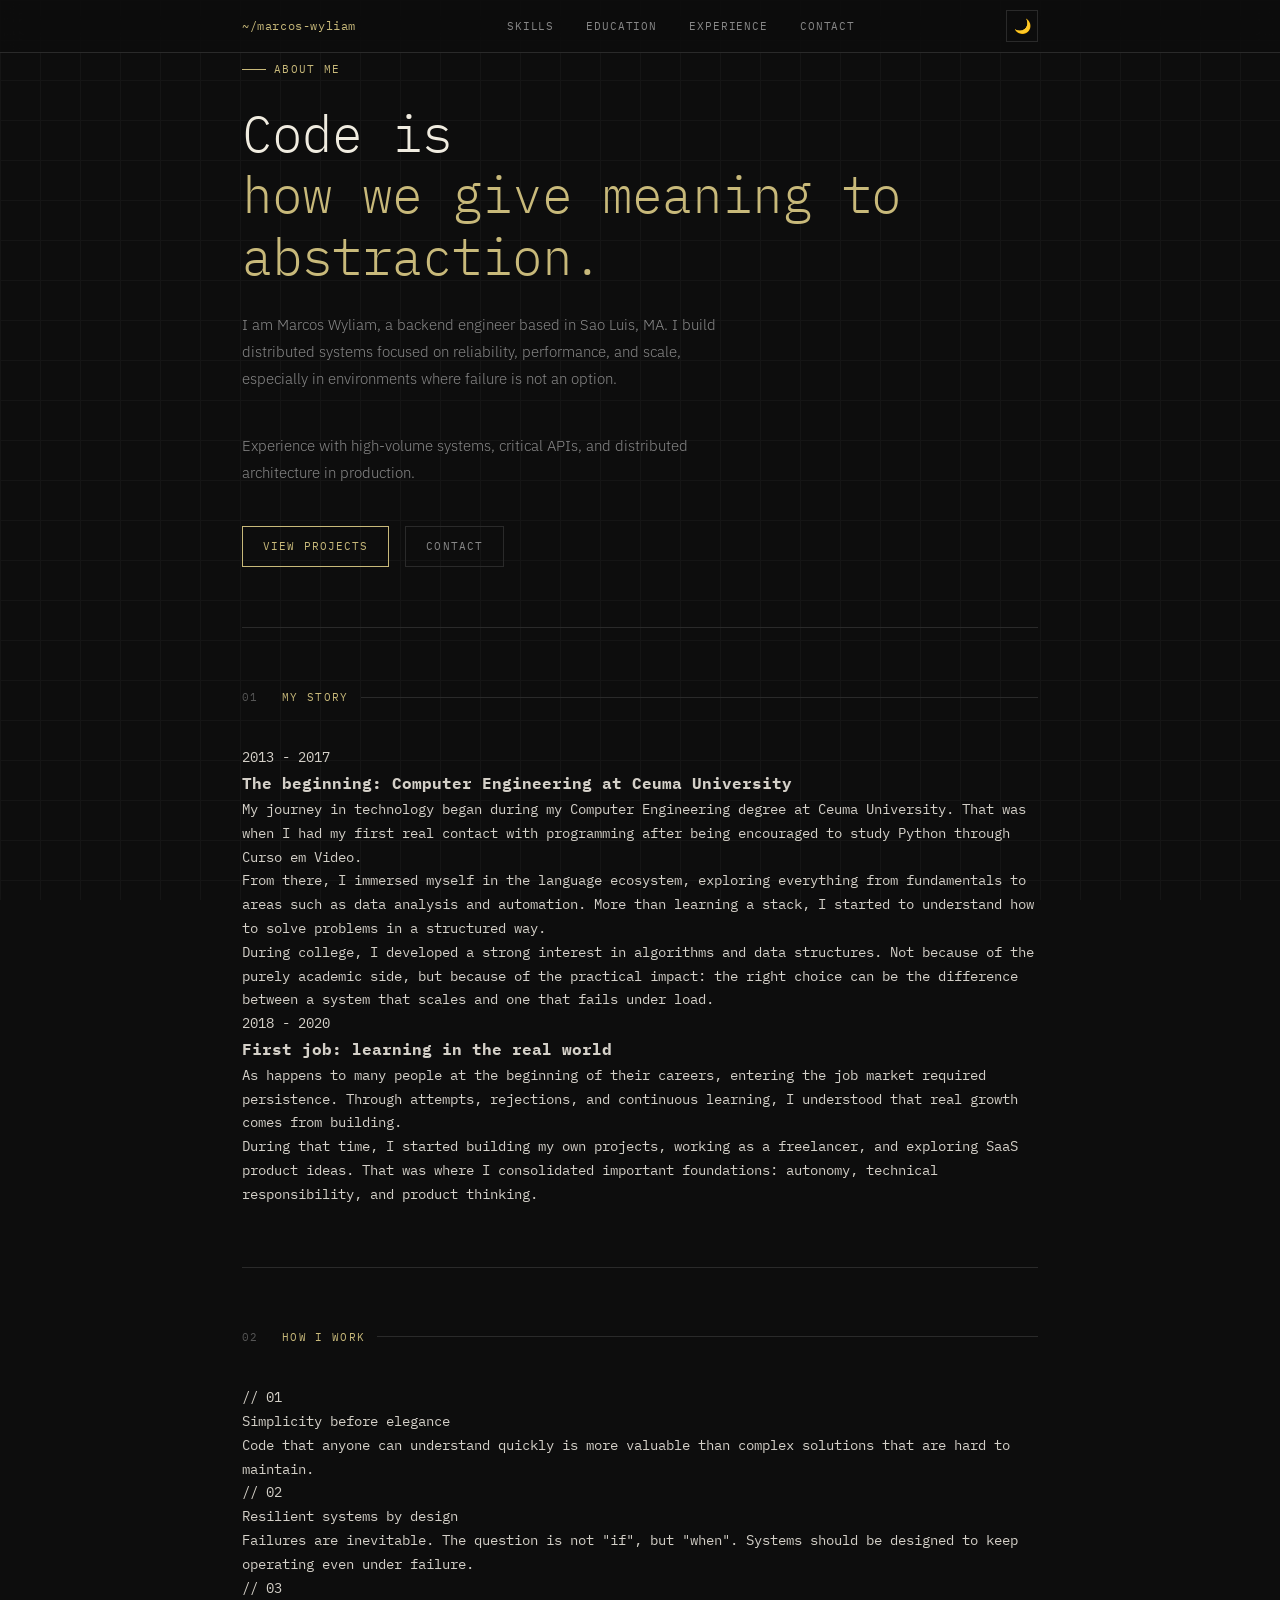
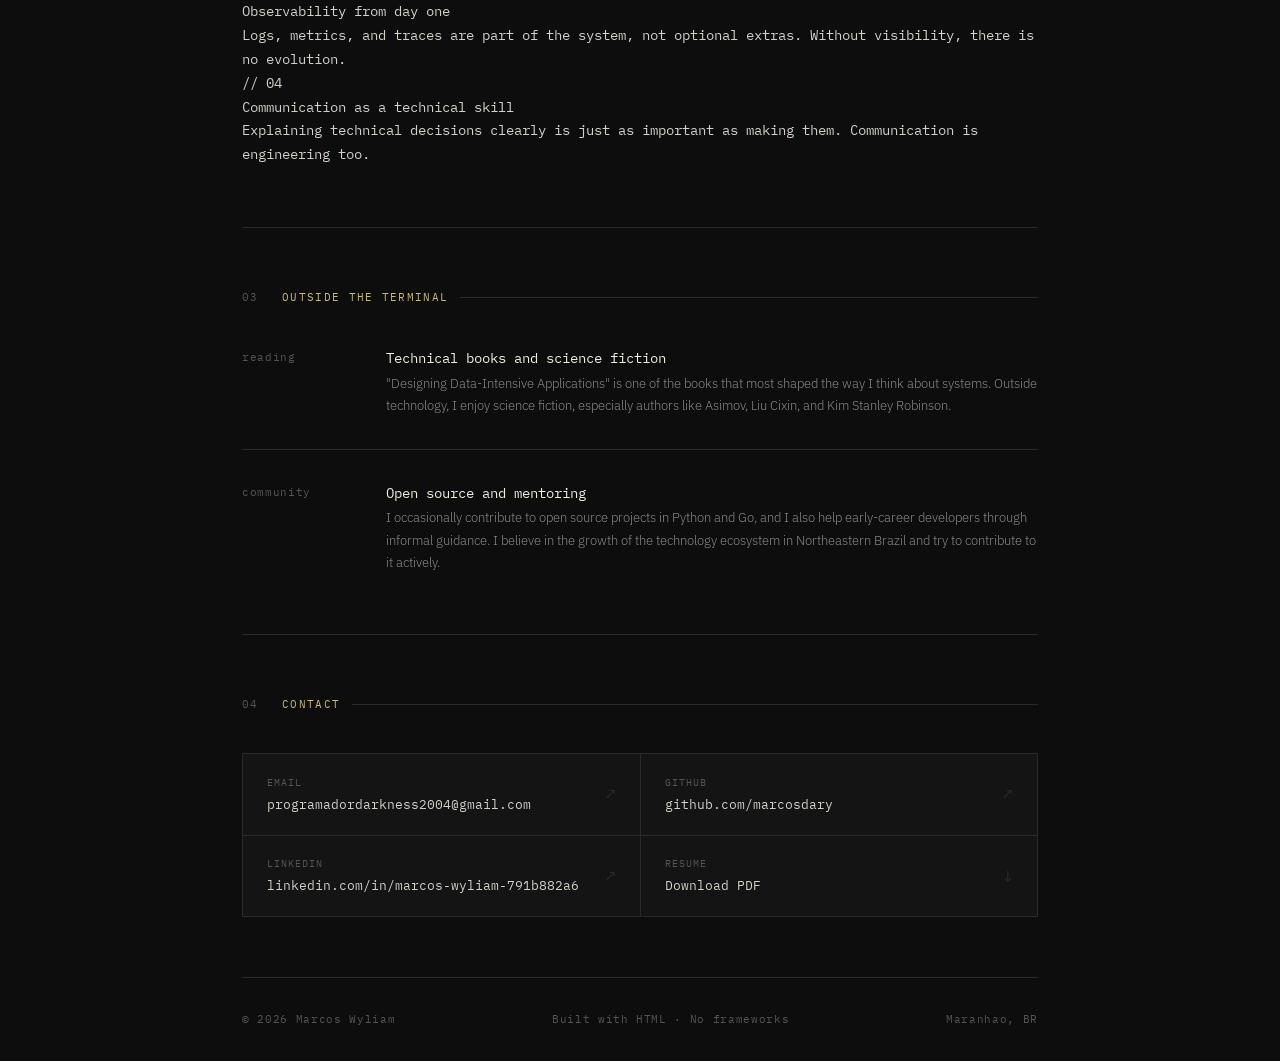
==== about.html @ e3974d7d "add about.html and link" ====
<!DOCTYPE html>
<html lang="en">
<head>
<meta charset="UTF-8">
<meta name="viewport" content="width=device-width, initial-scale=1.0">
<title>About - Marcos Wyliam</title>
<link rel="preconnect" href="https://fonts.googleapis.com">
<link rel="preconnect" href="https://fonts.gstatic.com" crossorigin>
<link href="https://fonts.googleapis.com/css2?family=IBM+Plex+Mono:ital,wght@0,300;0,400;0,500;1,300&family=IBM+Plex+Sans:wght@300;400;500&display=swap" rel="stylesheet">
<link rel="stylesheet" href="css/index.css">
</head>
<body>

<nav>
  <div class="inner">
    <a href="index.html" class="nav-logo">~/marcos-wyliam</a>
    <ul class="nav-links">
      <li><a href="index.html#stack">Skills</a></li>
      <li><a href="index.html#education">Education</a></li>
      <li><a href="index.html#experience">Experience</a></li>
      <li><a href="index.html#contact">Contact</a></li>
    </ul>
    <div class="nav-actions">
      <button id="theme-toggle" class="theme-toggle" aria-label="Toggle theme">
      🌙
      </button>
    </div>
  </div>
</nav>

<div class="container">

  <section class="sobre-hero">
    <div class="sobre-hero-content">
      <div class="hero-tag fade-in">About me</div>
      <h1 class="fade-in" style="font-family: var(--font-mono); font-size: clamp(2rem, 5vw, 3.2rem); font-weight: 300; color: var(--bright); line-height: 1.2; margin-bottom: 1.5rem; letter-spacing: -0.02em;">
        Code is<br>
        <span style="color: var(--accent);">how we give meaning to abstraction.</span>
      </h1>
      <p class="hero-desc fade-in">
        I am Marcos Wyliam, a backend engineer based in Sao Luis, MA.
        I build distributed systems focused on reliability, performance, and scale, especially in environments where failure is not an option.
      </p>

      <p class="hero-desc fade-in">
        Experience with high-volume systems, critical APIs, and distributed architecture in production.
      </p>
      <div class="hero-actions fade-in">
        <a href="index.html#projects" class="btn btn-primary">View projects</a>
        <a href="index.html#contact" class="btn btn-ghost">Contact</a>
      </div>
    </div>
    
  </section>

  <section id="history">
    <div class="section-header">
      <span class="section-num">01</span>
      <span class="section-title">My story</span>
      <div class="section-line"></div>
    </div>

    <div class="story-block">
      <div class="story-year">2013 - 2017</div>
      <div class="story-body">
        <h3>The beginning: Computer Engineering at Ceuma University</h3>
        <p>
          My journey in technology began during my Computer Engineering degree at Ceuma University. That was when I had my first real contact with programming after being encouraged to study Python through Curso em Video.
        </p>

        <p>
          From there, I immersed myself in the language ecosystem, exploring everything from fundamentals to areas such as data analysis and automation. More than learning a stack, I started to understand how to solve problems in a structured way.
        </p>

        <p>
          During college, I developed a strong interest in algorithms and data structures. Not because of the purely academic side, but because of the practical impact: the right choice can be the difference between a system that scales and one that fails under load.
        </p>
      </div>
    </div>

    <div class="story-block">
      <div class="story-year">2018 - 2020</div>
      <div class="story-body">
        <h3>First job: learning in the real world</h3>
        <p>
          As happens to many people at the beginning of their careers, entering the job market required persistence. Through attempts, rejections, and continuous learning, I understood that real growth comes from building.
        </p>

        <p>
          During that time, I started building my own projects, working as a freelancer, and exploring SaaS product ideas. That was where I consolidated important foundations: autonomy, technical responsibility, and product thinking.
        </p>
      </div>
    </div>

  </section>

  <section id="values">
    <div class="section-header">
      <span class="section-num">02</span>
      <span class="section-title">How I work</span>
      <div class="section-line"></div>
    </div>

    <div class="values-grid">
      <div class="value-cell">
        <div class="value-icon">// 01</div>
        <div class="value-title">Simplicity before elegance</div>
        <p class="value-desc">
          Code that anyone can understand quickly is more valuable than complex solutions that are hard to maintain.
        </p>
      </div>
      <div class="value-cell">
        <div class="value-icon">// 02</div>
        <div class="value-title">Resilient systems by design</div>
        <p class="value-desc">
          Failures are inevitable. The question is not "if", but "when". Systems should be designed to keep operating even under failure.
        </p>
      </div>
      <div class="value-cell">
        <div class="value-icon">// 03</div>
        <div class="value-title">Observability from day one</div>
        <p class="value-desc">
          Logs, metrics, and traces are part of the system, not optional extras. Without visibility, there is no evolution.
        </p>
      </div>
      <div class="value-cell">
        <div class="value-icon">// 04</div>
        <div class="value-title">Communication as a technical skill</div>
        <p class="value-desc">
          Explaining technical decisions clearly is just as important as making them. Communication is engineering too.
        </p>
      </div>
    </div>
  </section>

  <section id="outside-work">
    <div class="section-header">
      <span class="section-num">03</span>
      <span class="section-title">Outside the terminal</span>
      <div class="section-line"></div>
    </div>

    <div class="exp-list">
      <div class="exp-item">
        <div class="exp-date">reading</div>
        <div>
          <div class="exp-role">Technical books and science fiction</div>
          <p class="exp-desc">
            "Designing Data-Intensive Applications" is one of the books that most shaped the way I think about systems.
            Outside technology, I enjoy science fiction, especially authors like Asimov, Liu Cixin, and Kim Stanley Robinson.
          </p>
        </div>
      </div>
      <div class="exp-item">
        <div class="exp-date">community</div>
        <div>
          <div class="exp-role">Open source and mentoring</div>
          <p class="exp-desc">
            I occasionally contribute to open source projects in Python and Go, and I also help early-career developers through informal guidance.
            I believe in the growth of the technology ecosystem in Northeastern Brazil and try to contribute to it actively.
          </p>
        </div>
      </div>

    </div>
  </section>

  <section id="contact">
    <div class="section-header">
      <span class="section-num">04</span>
      <span class="section-title">Contact</span>
      <div class="section-line"></div>
    </div>

    <div class="contact-grid">
      <a class="contact-item" href="mailto:alex@example.com">
        <div>
          <div class="contact-label">Email</div>
          <div class="contact-value">programadordarkness2004@gmail.com</div>
        </div>
        <span class="contact-icon">↗</span>
      </a>
      <a class="contact-item" href="https://github.com/marcosdary" target="_blank">
        <div>
          <div class="contact-label">GitHub</div>
          <div class="contact-value">github.com/marcosdary</div>
        </div>
        <span class="contact-icon">↗</span>
      </a>
      <a class="contact-item" href="https://www.linkedin.com/in/marcos-wyliam-791b882a6/" target="_blank">
        <div>
          <div class="contact-label">LinkedIn</div>
          <div class="contact-value">linkedin.com/in/marcos-wyliam-791b882a6</div>
        </div>
        <span class="contact-icon">↗</span>
      </a>
      <a class="contact-item" href="https://www.dropbox.com/scl/fi/s6e918vzge4zmp6oiteqc/Curr-culo-T-cnico.pdf?rlkey=0v9rh2v0jtq3ffehsfqm27zob&st=6l5jynys&dl=1" target="_blank">
        <div>
          <div class="contact-label">Resume</div>
          <div class="contact-value">Download PDF</div>
        </div>
        <span class="contact-icon">↓</span>
      </a>
    </div>
  </section>

  <footer>
    <span>© 2026 Marcos Wyliam</span>
    <span>Built with HTML · No frameworks</span>
    <span>Maranhao, BR</span>
  </footer>

</div>

<script src="js/index.js"></script>

</body>
</html>
---- css/index.css ----
*, *::before, *::after { box-sizing: border-box; margin: 0; padding: 0; }

/* TEMA ESCURO — padrão */
:root {
    --bg: #0d0d0d;
    --bg2: #141414;
    --bg3: #1a1a1a;
    --line: #2a2a2a;
    --muted: #555;
    --sub: #888;
    --text: #d4d0c8;
    --bright: #f0ece0;
    --accent: #c8b97a;
    --accent2: #7ab8c8;
    --green: #7ac87a;
    --red: #c87a7a;
    --font-mono: 'IBM Plex Mono', monospace;
    --font-sans: 'IBM Plex Sans', sans-serif;
    --nav-bg: rgba(13,13,13,0.85);
}

/* TEMA CLARO */
[data-theme="light"] {
    --bg: #f5f3ee;
    --bg2: #eeece6;
    --bg3: #e6e3da;
    --line: #d0cdc4;
    --muted: #a09d94;
    --sub: #6b6860;
    --text: #2e2c28;
    --bright: #1a1816;
    --accent: #8a6a1a;
    --accent2: #1a6a8a;
    --green: #2a7a2a;
    --red: #8a2a2a;
    --nav-bg: rgba(245,243,238,0.88);
}

html { scroll-behavior: smooth; }

body {
    background: var(--bg);
    color: var(--text);
    font-family: var(--font-mono);
    font-size: 14px;
    line-height: 1.7;
    min-height: 100vh;
    transition: background 0.3s ease, color 0.3s ease;
}

a { color: inherit; text-decoration: none; }

/* GRID LINES */
body::before {
    content: '';
    position: fixed;
    inset: 0;
    background-image:
      linear-gradient(var(--line) 1px, transparent 1px),
      linear-gradient(90deg, var(--line) 1px, transparent 1px);
    background-size: 40px 40px;
    opacity: 0.3;
    pointer-events: none;
    z-index: 0;
    transition: opacity 0.3s ease;
}

[data-theme="light"] body::before {
    opacity: 0.4;
}

.container {
    max-width: 860px;
    margin: 0 auto;
    padding: 0 2rem;
    position: relative;
    z-index: 1;
}

/* NAV */
nav {
    position: fixed;
    top: 0; left: 0; right: 0;
    z-index: 100;
    background: var(--nav-bg);
    backdrop-filter: blur(12px);
    border-bottom: 1px solid var(--line);
    transition: background 0.3s ease, border-color 0.3s ease;
}

nav .inner {
    max-width: 860px;
    margin: 0 auto;
    padding: 0 2rem;
    display: flex;
    align-items: center;
    justify-content: space-between;
    height: 52px;
}

.nav-logo {
    font-size: 12px;
    color: var(--accent);
    letter-spacing: 0.05em;
}

.nav-links {
    display: flex;
    gap: 2rem;
    list-style: none;
}

.nav-links a {
    font-size: 11px;
    color: var(--sub);
    letter-spacing: 0.08em;
    text-transform: uppercase;
    transition: color 0.2s;
}

.nav-links a:hover { color: var(--bright); }

.nav-actions {
    display: flex;
    align-items: center;
    gap: 0.75rem;
}

.lang-switch {
    display: flex;
    align-items: center;
    border: 1px solid var(--line);
}

.lang-link {
    font-size: 10px;
    color: var(--sub);
    letter-spacing: 0.08em;
    text-transform: uppercase;
    padding: 7px 10px;
    transition: background 0.2s, color 0.2s;
}

.lang-link + .lang-link {
    border-left: 1px solid var(--line);
}

.lang-link:hover,
.lang-link.is-active {
    background: var(--bg2);
    color: var(--bright);
}

/* THEME TOGGLE */
#theme-toggle {
    background: transparent;
    border: 1px solid var(--line);
    color: var(--sub);
    font-size: 14px;
    width: 32px;
    height: 32px;
    cursor: pointer;
    display: flex;
    align-items: center;
    justify-content: center;
    transition: border-color 0.2s, background 0.2s;
    line-height: 1;
}

#theme-toggle:hover {
    border-color: var(--accent);
    background: var(--bg2);
}

/* HERO */
.hero {
    padding: 140px 0 80px;
    border-bottom: 1px solid var(--line);
}

.hero-tag {
    font-size: 11px;
    color: var(--accent);
    letter-spacing: 0.12em;
    text-transform: uppercase;
    margin-bottom: 1.5rem;
    display: flex;
    align-items: center;
    gap: 8px;
}

.hero-tag::before {
    content: '';
    display: inline-block;
    width: 24px;
    height: 1px;
    background: var(--accent);
}

.hero h1 {
    font-family: var(--font-mono);
    font-size: clamp(2rem, 5vw, 3.2rem);
    font-weight: 300;
    color: var(--bright);
    line-height: 1.2;
    margin-bottom: 1.5rem;
    letter-spacing: -0.02em;
}

.hero h1 span {
    color: var(--accent);
}

.hero-desc {
    font-family: var(--font-sans);
    font-size: 15px;
    font-weight: 300;
    color: var(--sub);
    max-width: 480px;
    line-height: 1.8;
    margin-bottom: 2.5rem;
}

.hero-actions {
    display: flex;
    gap: 1rem;
    flex-wrap: wrap;
}

.btn {
    font-family: var(--font-mono);
    font-size: 11px;
    letter-spacing: 0.1em;
    text-transform: uppercase;
    padding: 10px 20px;
    border: 1px solid;
    cursor: pointer;
    transition: all 0.2s;
    display: inline-block;
}

.btn-primary {
    border-color: var(--accent);
    color: var(--accent);
    background: transparent;
}

.btn-primary:hover {
    background: var(--accent);
    color: var(--bg);
}

.btn-ghost {
    border-color: var(--line);
    color: var(--sub);
    background: transparent;
}

.btn-ghost:hover {
    border-color: var(--sub);
    color: var(--text);
}

/* STATUS */
.status-bar {
    display: flex;
    gap: 2rem;
    flex-wrap: wrap;
    padding: 1.2rem 0;
    border-bottom: 1px solid var(--line);
    font-size: 11px;
    color: var(--muted);
    letter-spacing: 0.06em;
}

.status-item {
    display: flex;
    align-items: center;
    gap: 6px;
}

.dot {
    width: 6px;
    height: 6px;
    border-radius: 50%;
    background: var(--green);
    animation: pulse 2s ease-in-out infinite;
}

@keyframes pulse {
    0%, 100% { opacity: 1; }
    50% { opacity: 0.4; }
}

/* SECTION */
section {
    padding: 60px 0;
    border-bottom: 1px solid var(--line);
}

.section-header {
    display: flex;
    align-items: center;
    gap: 12px;
    margin-bottom: 2.5rem;
}

.section-num {
    font-size: 11px;
    color: var(--muted);
    letter-spacing: 0.1em;
    min-width: 28px;
}

.section-title {
    font-size: 11px;
    color: var(--accent);
    letter-spacing: 0.12em;
    text-transform: uppercase;
}

.section-line {
    flex: 1;
    height: 1px;
    background: var(--line);
}

/* SKILLS */
.skills-grid {
    display: grid;
    grid-template-columns: repeat(auto-fill, minmax(200px, 1fr));
    gap: 1px;
    background: var(--line);
    border: 1px solid var(--line);
}

.skill-cell {
    background: var(--bg2);
    padding: 1.2rem;
    transition: background 0.2s;
}

.skill-cell:hover { background: var(--bg3); }

.skill-cat {
    font-size: 10px;
    color: var(--muted);
    letter-spacing: 0.1em;
    text-transform: uppercase;
    margin-bottom: 0.8rem;
}

.skill-list {
    list-style: none;
    display: flex;
    flex-direction: column;
    gap: 4px;
}

.skill-list li {
    font-size: 13px;
    color: var(--text);
    display: flex;
    align-items: center;
    gap: 6px;
}

.skill-list li::before {
    content: '›';
    color: var(--accent2);
    font-size: 14px;
}

/* PROJECTS */
.projects-list {
    display: flex;
    flex-direction: column;
    gap: 0;
}

.project-item {
    border: 1px solid var(--line);
    margin-top: -1px;
    display: grid;
    grid-template-columns: 1fr auto;
    gap: 1.5rem;
    padding: 1.5rem;
    transition: background 0.2s;
    cursor: pointer;
    align-items: start;
}

.project-item:hover { background: var(--bg2); }

.project-meta {
    display: flex;
    align-items: center;
    gap: 8px;
    margin-bottom: 0.5rem;
}

.project-num {
    font-size: 10px;
    color: var(--muted);
    letter-spacing: 0.08em;
}

.project-lang {
    font-size: 10px;
    color: var(--accent2);
    border: 1px solid var(--accent2);
    padding: 1px 6px;
    letter-spacing: 0.06em;
}

.project-title {
    font-size: 15px;
    font-weight: 400;
    color: var(--bright);
    margin-bottom: 0.4rem;
}

.project-desc {
    font-family: var(--font-sans);
    font-size: 13px;
    font-weight: 300;
    color: var(--sub);
    line-height: 1.7;
    margin-bottom: 0.8rem;
}

.project-tags {
    display: flex;
    gap: 6px;
    flex-wrap: wrap;
}

.tag {
    font-size: 10px;
    color: var(--muted);
    background: var(--bg3);
    padding: 2px 8px;
    letter-spacing: 0.06em;
}

.project-arrow {
    font-size: 18px;
    color: var(--line);
    transition: color 0.2s;
    margin-top: 4px;
}

.project-item:hover .project-arrow { color: var(--accent); }

/* EXPERIENCE */
.exp-list {
    display: flex;
    flex-direction: column;
    gap: 2rem;
}

.exp-item {
    display: grid;
    grid-template-columns: 120px 1fr;
    gap: 1.5rem;
    padding-bottom: 2rem;
    border-bottom: 1px solid var(--line);
}

.exp-item:last-child { border-bottom: none; padding-bottom: 0; }

.exp-date {
    font-size: 11px;
    color: var(--muted);
    letter-spacing: 0.06em;
    padding-top: 2px;
    line-height: 1.6;
}

.exp-role {
    font-size: 14px;
    color: var(--bright);
    margin-bottom: 2px;
}

.exp-company {
    font-size: 12px;
    color: var(--accent);
    margin-bottom: 0.6rem;
    letter-spacing: 0.04em;
}

.exp-desc {
    font-family: var(--font-sans);
    font-size: 13px;
    font-weight: 300;
    color: var(--sub);
    line-height: 1.7;
}

/* CONTACT */
.contact-grid {
    display: grid;
    grid-template-columns: 1fr 1fr;
    gap: 1px;
    background: var(--line);
    border: 1px solid var(--line);
}

.contact-item {
    background: var(--bg2);
    padding: 1.2rem 1.5rem;
    display: flex;
    align-items: center;
    justify-content: space-between;
    transition: background 0.2s;
    cursor: pointer;
}

.contact-item:hover { background: var(--bg3); }

.contact-label {
    font-size: 10px;
    color: var(--muted);
    letter-spacing: 0.1em;
    text-transform: uppercase;
    margin-bottom: 3px;
}

.contact-value {
    font-size: 13px;
    color: var(--text);
}

.contact-icon {
    font-size: 16px;
    color: var(--line);
    transition: color 0.2s;
}

.contact-item:hover .contact-icon { color: var(--accent); }

/* FOOTER */
footer {
    padding: 2rem 0;
    display: flex;
    justify-content: space-between;
    align-items: center;
    font-size: 11px;
    color: var(--muted);
    letter-spacing: 0.06em;
    flex-wrap: wrap;
    gap: 0.5rem;
}

/* FADE IN */
.fade-in {
    opacity: 0;
    transform: translateY(16px);
    animation: fadeUp 0.5s ease forwards;
}

@keyframes fadeUp {
    to { opacity: 1; transform: translateY(0); }
}

.fade-in:nth-child(1) { animation-delay: 0.1s; }
.fade-in:nth-child(2) { animation-delay: 0.2s; }
.fade-in:nth-child(3) { animation-delay: 0.3s; }
.fade-in:nth-child(4) { animation-delay: 0.4s; }

@media (max-width: 860px) {
    nav .inner {
        height: auto;
        padding-top: 0.75rem;
        padding-bottom: 0.75rem;
        gap: 0.75rem;
        flex-wrap: wrap;
    }

    .nav-links {
        order: 3;
        width: 100%;
        gap: 1rem;
        flex-wrap: wrap;
    }
}

@media (max-width: 600px) {
    .exp-item { grid-template-columns: 1fr; gap: 0.4rem; }
    .contact-grid { grid-template-columns: 1fr; }
    .hero h1 { font-size: 1.8rem; }
}
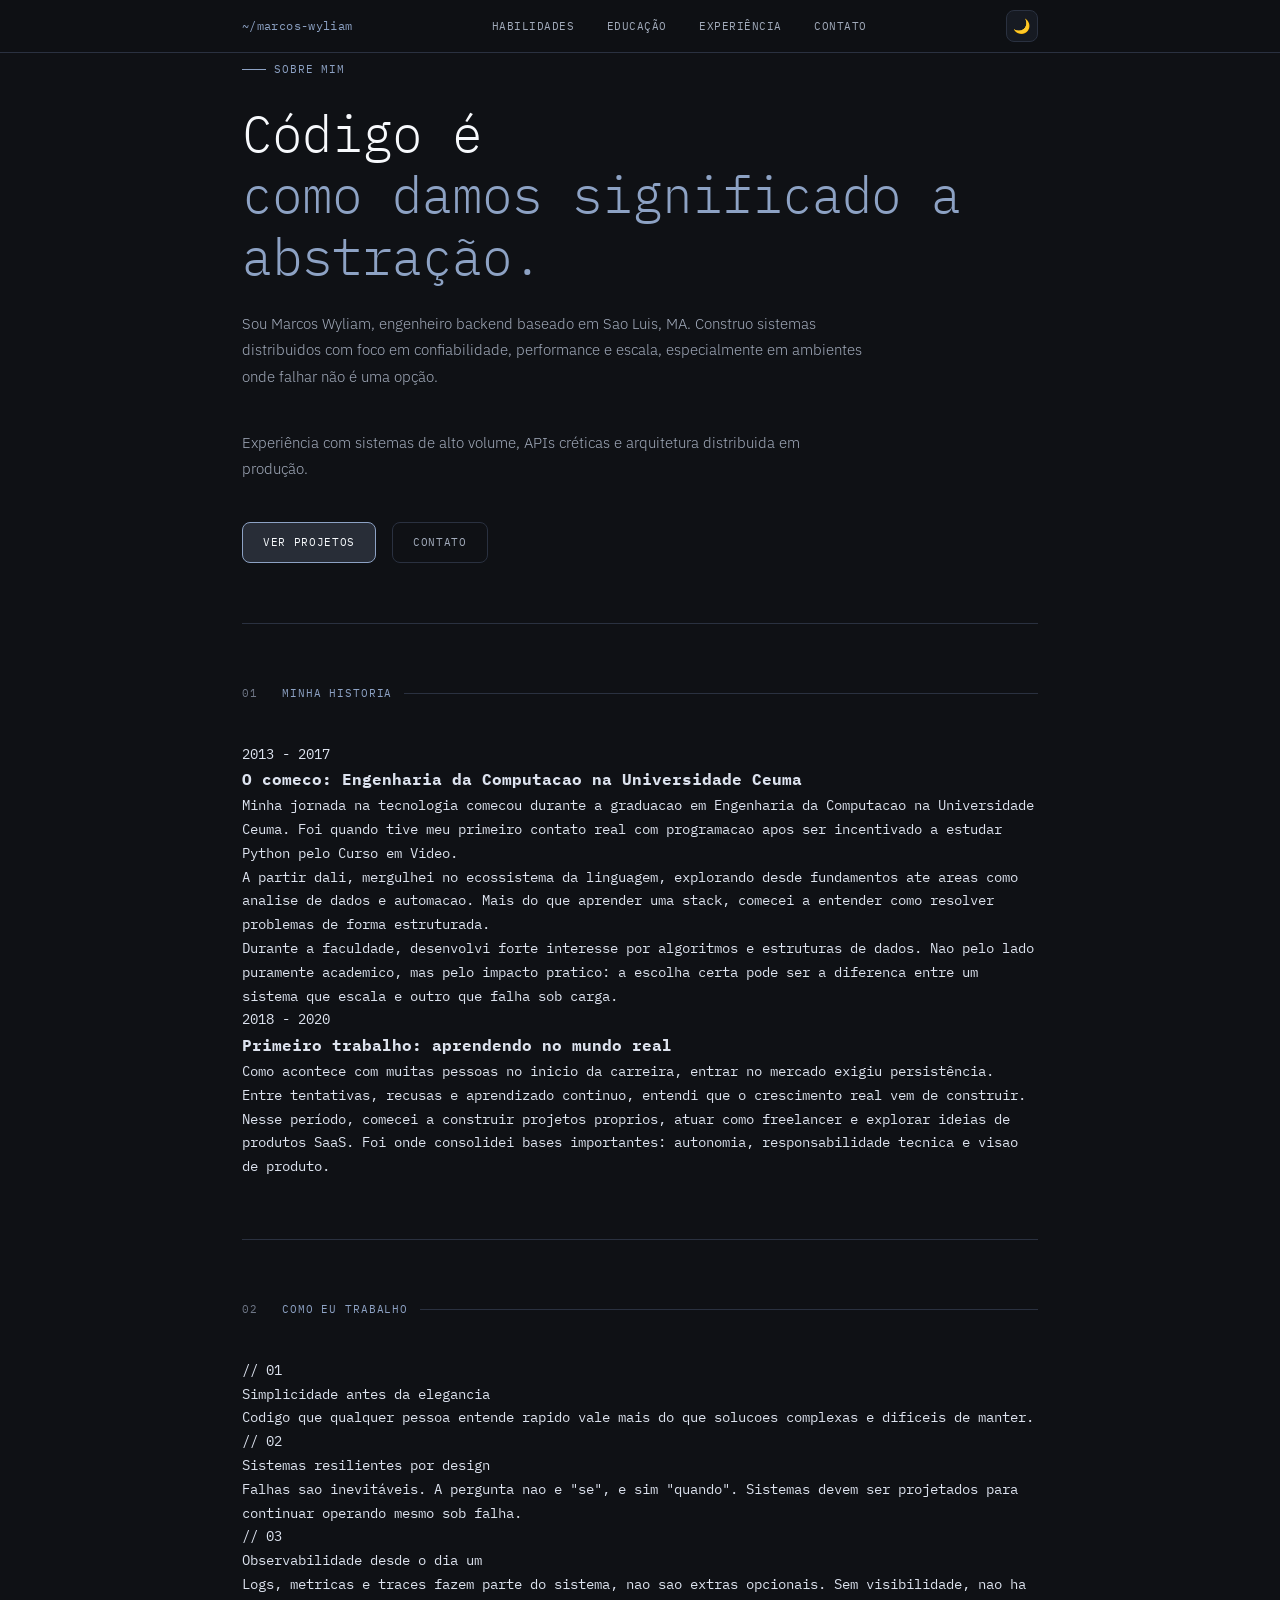
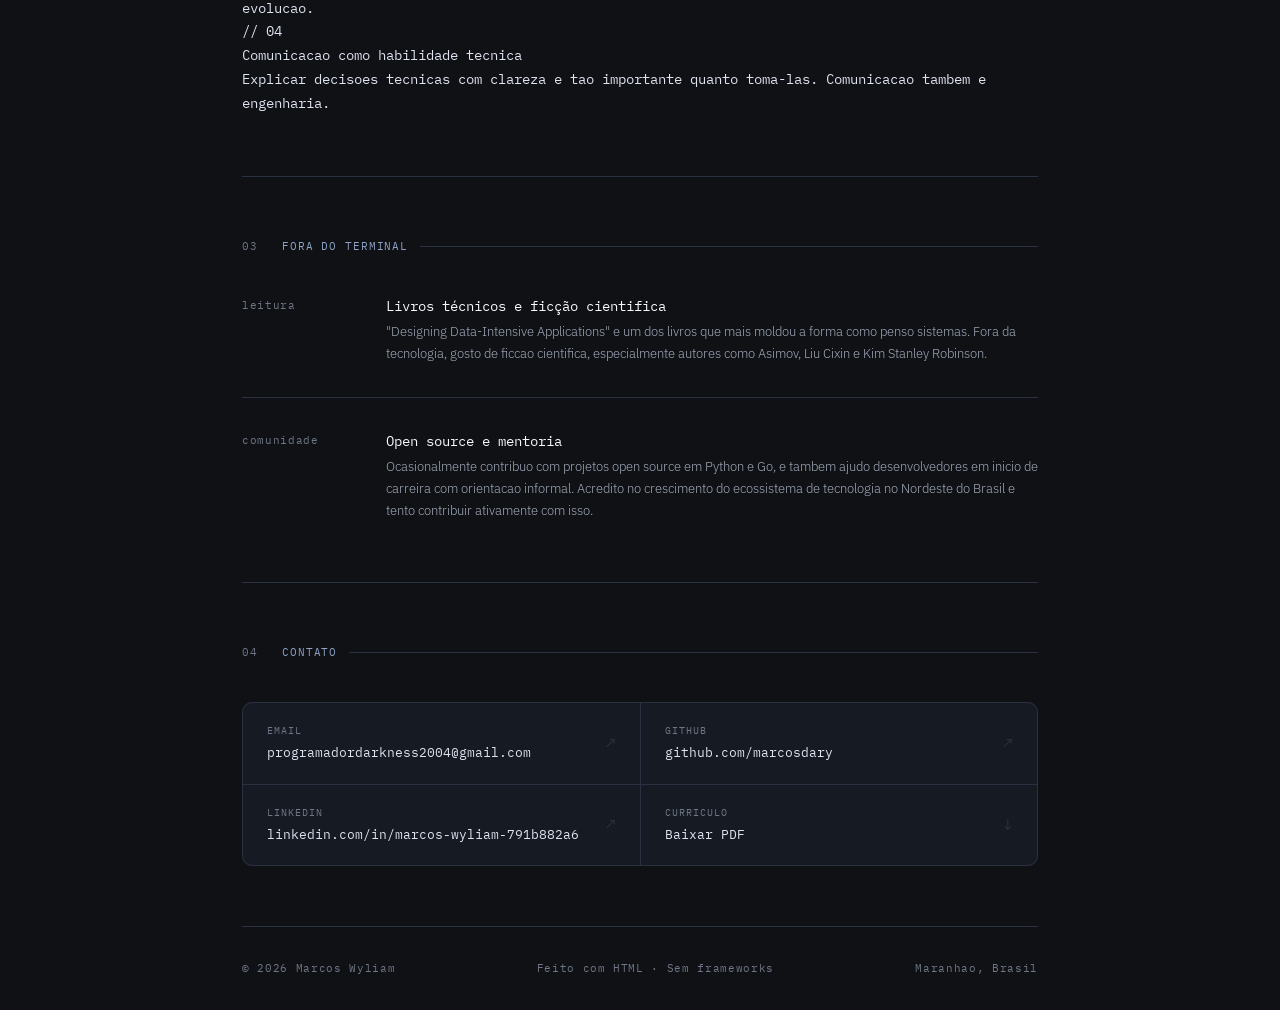
==== commit 76c37cfb: "Alterações no designer e textos" ====
--- a/about.html
+++ b/about.html
@@ -1,9 +1,9 @@
 <!DOCTYPE html>
-<html lang="en">
+<html lang="pt-BR">
 <head>
 <meta charset="UTF-8">
 <meta name="viewport" content="width=device-width, initial-scale=1.0">
-<title>About - Marcos Wyliam</title>
+<title>Sobre - Marcos Wyliam</title>
 <link rel="preconnect" href="https://fonts.googleapis.com">
 <link rel="preconnect" href="https://fonts.gstatic.com" crossorigin>
 <link href="https://fonts.googleapis.com/css2?family=IBM+Plex+Mono:ital,wght@0,300;0,400;0,500;1,300&family=IBM+Plex+Sans:wght@300;400;500&display=swap" rel="stylesheet">
@@ -15,13 +15,13 @@
   <div class="inner">
     <a href="index.html" class="nav-logo">~/marcos-wyliam</a>
     <ul class="nav-links">
-      <li><a href="index.html#stack">Skills</a></li>
-      <li><a href="index.html#education">Education</a></li>
-      <li><a href="index.html#experience">Experience</a></li>
-      <li><a href="index.html#contact">Contact</a></li>
+      <li><a href="index.html#stack">Habilidades</a></li>
+      <li><a href="index.html#education">Educação</a></li>
+      <li><a href="index.html#experience">Experiência</a></li>
+      <li><a href="index.html#contact">Contato</a></li>
     </ul>
     <div class="nav-actions">
-      <button id="theme-toggle" class="theme-toggle" aria-label="Toggle theme">
+      <button id="theme-toggle" class="theme-toggle" aria-label="Alternar tema">
       🌙
       </button>
     </div>
@@ -32,22 +32,22 @@
 
   <section class="sobre-hero">
     <div class="sobre-hero-content">
-      <div class="hero-tag fade-in">About me</div>
+      <div class="hero-tag fade-in">Sobre mim</div>
       <h1 class="fade-in" style="font-family: var(--font-mono); font-size: clamp(2rem, 5vw, 3.2rem); font-weight: 300; color: var(--bright); line-height: 1.2; margin-bottom: 1.5rem; letter-spacing: -0.02em;">
-        Code is<br>
-        <span style="color: var(--accent);">how we give meaning to abstraction.</span>
+        Código é<br>
+        <span style="color: var(--accent);">como damos significado a abstração.</span>
       </h1>
       <p class="hero-desc fade-in">
-        I am Marcos Wyliam, a backend engineer based in Sao Luis, MA.
-        I build distributed systems focused on reliability, performance, and scale, especially in environments where failure is not an option.
+        Sou Marcos Wyliam, engenheiro backend baseado em Sao Luis, MA.
+        Construo sistemas distribuidos com foco em confiabilidade, performance e escala, especialmente em ambientes onde falhar não é uma opção.
       </p>
 
       <p class="hero-desc fade-in">
-        Experience with high-volume systems, critical APIs, and distributed architecture in production.
+        Experiência com sistemas de alto volume, APIs créticas e arquitetura distribuida em produção.
       </p>
       <div class="hero-actions fade-in">
-        <a href="index.html#projects" class="btn btn-primary">View projects</a>
-        <a href="index.html#contact" class="btn btn-ghost">Contact</a>
+        <a href="index.html#projects" class="btn btn-primary">Ver projetos</a>
+        <a href="index.html#contact" class="btn btn-ghost">Contato</a>
       </div>
     </div>
     
@@ -56,24 +56,24 @@
   <section id="history">
     <div class="section-header">
       <span class="section-num">01</span>
-      <span class="section-title">My story</span>
+      <span class="section-title">Minha historia</span>
       <div class="section-line"></div>
     </div>
 
     <div class="story-block">
       <div class="story-year">2013 - 2017</div>
       <div class="story-body">
-        <h3>The beginning: Computer Engineering at Ceuma University</h3>
-        <p>
-          My journey in technology began during my Computer Engineering degree at Ceuma University. That was when I had my first real contact with programming after being encouraged to study Python through Curso em Video.
-        </p>
-
-        <p>
-          From there, I immersed myself in the language ecosystem, exploring everything from fundamentals to areas such as data analysis and automation. More than learning a stack, I started to understand how to solve problems in a structured way.
-        </p>
-
-        <p>
-          During college, I developed a strong interest in algorithms and data structures. Not because of the purely academic side, but because of the practical impact: the right choice can be the difference between a system that scales and one that fails under load.
+        <h3>O comeco: Engenharia da Computacao na Universidade Ceuma</h3>
+        <p>
+          Minha jornada na tecnologia comecou durante a graduacao em Engenharia da Computacao na Universidade Ceuma. Foi quando tive meu primeiro contato real com programacao apos ser incentivado a estudar Python pelo Curso em Video.
+        </p>
+
+        <p>
+          A partir dali, mergulhei no ecossistema da linguagem, explorando desde fundamentos ate areas como analise de dados e automacao. Mais do que aprender uma stack, comecei a entender como resolver problemas de forma estruturada.
+        </p>
+
+        <p>
+          Durante a faculdade, desenvolvi forte interesse por algoritmos e estruturas de dados. Nao pelo lado puramente academico, mas pelo impacto pratico: a escolha certa pode ser a diferenca entre um sistema que escala e outro que falha sob carga.
         </p>
       </div>
     </div>
@@ -81,13 +81,13 @@
     <div class="story-block">
       <div class="story-year">2018 - 2020</div>
       <div class="story-body">
-        <h3>First job: learning in the real world</h3>
-        <p>
-          As happens to many people at the beginning of their careers, entering the job market required persistence. Through attempts, rejections, and continuous learning, I understood that real growth comes from building.
-        </p>
-
-        <p>
-          During that time, I started building my own projects, working as a freelancer, and exploring SaaS product ideas. That was where I consolidated important foundations: autonomy, technical responsibility, and product thinking.
+        <h3>Primeiro trabalho: aprendendo no mundo real</h3>
+        <p>
+          Como acontece com muitas pessoas no inicio da carreira, entrar no mercado exigiu persistência. Entre tentativas, recusas e aprendizado continuo, entendi que o crescimento real vem de construir.
+        </p>
+
+        <p>
+          Nesse período, comecei a construir projetos proprios, atuar como freelancer e explorar ideias de produtos SaaS. Foi onde consolidei bases importantes: autonomia, responsabilidade tecnica e visao de produto.
         </p>
       </div>
     </div>
@@ -97,37 +97,37 @@
   <section id="values">
     <div class="section-header">
       <span class="section-num">02</span>
-      <span class="section-title">How I work</span>
+      <span class="section-title">Como eu trabalho</span>
       <div class="section-line"></div>
     </div>
 
     <div class="values-grid">
       <div class="value-cell">
         <div class="value-icon">// 01</div>
-        <div class="value-title">Simplicity before elegance</div>
-        <p class="value-desc">
-          Code that anyone can understand quickly is more valuable than complex solutions that are hard to maintain.
+        <div class="value-title">Simplicidade antes da elegancia</div>
+        <p class="value-desc">
+          Codigo que qualquer pessoa entende rapido vale mais do que solucoes complexas e dificeis de manter.
         </p>
       </div>
       <div class="value-cell">
         <div class="value-icon">// 02</div>
-        <div class="value-title">Resilient systems by design</div>
-        <p class="value-desc">
-          Failures are inevitable. The question is not "if", but "when". Systems should be designed to keep operating even under failure.
+        <div class="value-title">Sistemas resilientes por design</div>
+        <p class="value-desc">
+          Falhas sao inevitáveis. A pergunta nao e "se", e sim "quando". Sistemas devem ser projetados para continuar operando mesmo sob falha.
         </p>
       </div>
       <div class="value-cell">
         <div class="value-icon">// 03</div>
-        <div class="value-title">Observability from day one</div>
-        <p class="value-desc">
-          Logs, metrics, and traces are part of the system, not optional extras. Without visibility, there is no evolution.
+        <div class="value-title">Observabilidade desde o dia um</div>
+        <p class="value-desc">
+          Logs, metricas e traces fazem parte do sistema, nao sao extras opcionais. Sem visibilidade, nao ha evolucao.
         </p>
       </div>
       <div class="value-cell">
         <div class="value-icon">// 04</div>
-        <div class="value-title">Communication as a technical skill</div>
-        <p class="value-desc">
-          Explaining technical decisions clearly is just as important as making them. Communication is engineering too.
+        <div class="value-title">Comunicacao como habilidade tecnica</div>
+        <p class="value-desc">
+          Explicar decisoes tecnicas com clareza e tao importante quanto toma-las. Comunicacao tambem e engenharia.
         </p>
       </div>
     </div>
@@ -136,28 +136,28 @@
   <section id="outside-work">
     <div class="section-header">
       <span class="section-num">03</span>
-      <span class="section-title">Outside the terminal</span>
+      <span class="section-title">Fora do terminal</span>
       <div class="section-line"></div>
     </div>
 
     <div class="exp-list">
       <div class="exp-item">
-        <div class="exp-date">reading</div>
-        <div>
-          <div class="exp-role">Technical books and science fiction</div>
+        <div class="exp-date">leitura</div>
+        <div>
+          <div class="exp-role">Livros técnicos e ficção cientifica</div>
           <p class="exp-desc">
-            "Designing Data-Intensive Applications" is one of the books that most shaped the way I think about systems.
-            Outside technology, I enjoy science fiction, especially authors like Asimov, Liu Cixin, and Kim Stanley Robinson.
+            "Designing Data-Intensive Applications" e um dos livros que mais moldou a forma como penso sistemas.
+            Fora da tecnologia, gosto de ficcao cientifica, especialmente autores como Asimov, Liu Cixin e Kim Stanley Robinson.
           </p>
         </div>
       </div>
       <div class="exp-item">
-        <div class="exp-date">community</div>
-        <div>
-          <div class="exp-role">Open source and mentoring</div>
+        <div class="exp-date">comunidade</div>
+        <div>
+          <div class="exp-role">Open source e mentoria</div>
           <p class="exp-desc">
-            I occasionally contribute to open source projects in Python and Go, and I also help early-career developers through informal guidance.
-            I believe in the growth of the technology ecosystem in Northeastern Brazil and try to contribute to it actively.
+            Ocasionalmente contribuo com projetos open source em Python e Go, e tambem ajudo desenvolvedores em inicio de carreira com orientacao informal.
+            Acredito no crescimento do ecossistema de tecnologia no Nordeste do Brasil e tento contribuir ativamente com isso.
           </p>
         </div>
       </div>
@@ -168,7 +168,7 @@
   <section id="contact">
     <div class="section-header">
       <span class="section-num">04</span>
-      <span class="section-title">Contact</span>
+      <span class="section-title">Contato</span>
       <div class="section-line"></div>
     </div>
 
@@ -196,8 +196,8 @@
       </a>
       <a class="contact-item" href="https://www.dropbox.com/scl/fi/s6e918vzge4zmp6oiteqc/Curr-culo-T-cnico.pdf?rlkey=0v9rh2v0jtq3ffehsfqm27zob&st=6l5jynys&dl=1" target="_blank">
         <div>
-          <div class="contact-label">Resume</div>
-          <div class="contact-value">Download PDF</div>
+          <div class="contact-label">Curriculo</div>
+          <div class="contact-value">Baixar PDF</div>
         </div>
         <span class="contact-icon">↓</span>
       </a>
@@ -206,8 +206,8 @@
 
   <footer>
     <span>© 2026 Marcos Wyliam</span>
-    <span>Built with HTML · No frameworks</span>
-    <span>Maranhao, BR</span>
+    <span>Feito com HTML · Sem frameworks</span>
+    <span>Maranhao, Brasil</span>
   </footer>
 
 </div>
--- a/css/index.css
+++ b/css/index.css
@@ -2,38 +2,38 @@
 
 /* TEMA ESCURO — padrão */
 :root {
-    --bg: #0d0d0d;
-    --bg2: #141414;
-    --bg3: #1a1a1a;
-    --line: #2a2a2a;
-    --muted: #555;
-    --sub: #888;
-    --text: #d4d0c8;
-    --bright: #f0ece0;
-    --accent: #c8b97a;
-    --accent2: #7ab8c8;
-    --green: #7ac87a;
-    --red: #c87a7a;
+    --bg: #0f1115;
+    --bg2: #161a22;
+    --bg3: #1d2330;
+    --line: #2a3140;
+    --muted: #6f7787;
+    --sub: #a2abbb;
+    --text: #dde3ef;
+    --bright: #f7f9fc;
+    --accent: #8da2c4;
+    --accent2: #98abc8;
+    --green: #7bbfa5;
+    --red: #d29494;
     --font-mono: 'IBM Plex Mono', monospace;
     --font-sans: 'IBM Plex Sans', sans-serif;
-    --nav-bg: rgba(13,13,13,0.85);
+    --nav-bg: rgba(15,17,21,0.78);
 }
 
 /* TEMA CLARO */
 [data-theme="light"] {
-    --bg: #f5f3ee;
-    --bg2: #eeece6;
-    --bg3: #e6e3da;
-    --line: #d0cdc4;
-    --muted: #a09d94;
-    --sub: #6b6860;
-    --text: #2e2c28;
-    --bright: #1a1816;
-    --accent: #8a6a1a;
-    --accent2: #1a6a8a;
-    --green: #2a7a2a;
-    --red: #8a2a2a;
-    --nav-bg: rgba(245,243,238,0.88);
+    --bg: #f7f8fa;
+    --bg2: #ffffff;
+    --bg3: #f1f4f9;
+    --line: #d8dee8;
+    --muted: #8f98a8;
+    --sub: #566174;
+    --text: #1d2430;
+    --bright: #11161f;
+    --accent: #5f769c;
+    --accent2: #6e83a6;
+    --green: #4e907a;
+    --red: #b46b6b;
+    --nav-bg: rgba(247,248,250,0.84);
 }
 
 html { scroll-behavior: smooth; }
@@ -50,31 +50,10 @@
 
 a { color: inherit; text-decoration: none; }
 
-/* GRID LINES */
-body::before {
-    content: '';
-    position: fixed;
-    inset: 0;
-    background-image:
-      linear-gradient(var(--line) 1px, transparent 1px),
-      linear-gradient(90deg, var(--line) 1px, transparent 1px);
-    background-size: 40px 40px;
-    opacity: 0.3;
-    pointer-events: none;
-    z-index: 0;
-    transition: opacity 0.3s ease;
-}
-
-[data-theme="light"] body::before {
-    opacity: 0.4;
-}
-
 .container {
     max-width: 860px;
     margin: 0 auto;
     padding: 0 2rem;
-    position: relative;
-    z-index: 1;
 }
 
 /* NAV */
@@ -83,7 +62,7 @@
     top: 0; left: 0; right: 0;
     z-index: 100;
     background: var(--nav-bg);
-    backdrop-filter: blur(12px);
+    backdrop-filter: blur(10px);
     border-bottom: 1px solid var(--line);
     transition: background 0.3s ease, border-color 0.3s ease;
 }
@@ -101,7 +80,7 @@
 .nav-logo {
     font-size: 12px;
     color: var(--accent);
-    letter-spacing: 0.05em;
+    letter-spacing: 0.03em;
 }
 
 .nav-links {
@@ -113,7 +92,7 @@
 .nav-links a {
     font-size: 11px;
     color: var(--sub);
-    letter-spacing: 0.08em;
+    letter-spacing: 0.05em;
     text-transform: uppercase;
     transition: color 0.2s;
 }
@@ -153,7 +132,7 @@
 
 /* THEME TOGGLE */
 #theme-toggle {
-    background: transparent;
+    background: var(--bg2);
     border: 1px solid var(--line);
     color: var(--sub);
     font-size: 14px;
@@ -163,13 +142,15 @@
     display: flex;
     align-items: center;
     justify-content: center;
-    transition: border-color 0.2s, background 0.2s;
+    border-radius: 8px;
+    transition: border-color 0.2s, background 0.2s, color 0.2s;
     line-height: 1;
 }
 
 #theme-toggle:hover {
     border-color: var(--accent);
-    background: var(--bg2);
+    background: var(--bg3);
+    color: var(--bright);
 }
 
 /* HERO */
@@ -181,7 +162,7 @@
 .hero-tag {
     font-size: 11px;
     color: var(--accent);
-    letter-spacing: 0.12em;
+    letter-spacing: 0.08em;
     text-transform: uppercase;
     margin-bottom: 1.5rem;
     display: flex;
@@ -204,7 +185,7 @@
     color: var(--bright);
     line-height: 1.2;
     margin-bottom: 1.5rem;
-    letter-spacing: -0.02em;
+    letter-spacing: 0;
 }
 
 .hero h1 span {
@@ -216,8 +197,8 @@
     font-size: 15px;
     font-weight: 300;
     color: var(--sub);
-    max-width: 480px;
-    line-height: 1.8;
+    max-width: 620px;
+    line-height: 1.75;
     margin-bottom: 2.5rem;
 }
 
@@ -230,24 +211,25 @@
 .btn {
     font-family: var(--font-mono);
     font-size: 11px;
-    letter-spacing: 0.1em;
+    letter-spacing: 0.06em;
     text-transform: uppercase;
     padding: 10px 20px;
     border: 1px solid;
     cursor: pointer;
-    transition: all 0.2s;
+    border-radius: 8px;
+    transition: all 0.2s ease;
     display: inline-block;
 }
 
 .btn-primary {
     border-color: var(--accent);
-    color: var(--accent);
-    background: transparent;
+    color: var(--bright);
+    background: color-mix(in srgb, var(--accent) 20%, transparent);
 }
 
 .btn-primary:hover {
-    background: var(--accent);
-    color: var(--bg);
+    background: color-mix(in srgb, var(--accent) 32%, transparent);
+    border-color: color-mix(in srgb, var(--accent) 70%, var(--line));
 }
 
 .btn-ghost {
@@ -270,7 +252,7 @@
     border-bottom: 1px solid var(--line);
     font-size: 11px;
     color: var(--muted);
-    letter-spacing: 0.06em;
+    letter-spacing: 0.03em;
 }
 
 .status-item {
@@ -315,7 +297,7 @@
 .section-title {
     font-size: 11px;
     color: var(--accent);
-    letter-spacing: 0.12em;
+    letter-spacing: 0.08em;
     text-transform: uppercase;
 }
 
@@ -332,12 +314,14 @@
     gap: 1px;
     background: var(--line);
     border: 1px solid var(--line);
+    border-radius: 10px;
+    overflow: hidden;
 }
 
 .skill-cell {
     background: var(--bg2);
     padding: 1.2rem;
-    transition: background 0.2s;
+    transition: background 0.2s ease;
 }
 
 .skill-cell:hover { background: var(--bg3); }
@@ -366,9 +350,9 @@
 }
 
 .skill-list li::before {
-    content: '›';
+    content: '•';
     color: var(--accent2);
-    font-size: 14px;
+    font-size: 12px;
 }
 
 /* PROJECTS */
@@ -385,12 +369,25 @@
     grid-template-columns: 1fr auto;
     gap: 1.5rem;
     padding: 1.5rem;
-    transition: background 0.2s;
+    transition: background 0.2s ease, border-color 0.2s ease;
     cursor: pointer;
     align-items: start;
 }
 
-.project-item:hover { background: var(--bg2); }
+.project-item:hover {
+    background: var(--bg2);
+    border-color: color-mix(in srgb, var(--accent) 40%, var(--line));
+}
+
+.project-item:first-child {
+    border-top-left-radius: 10px;
+    border-top-right-radius: 10px;
+}
+
+.project-item:last-child {
+    border-bottom-left-radius: 10px;
+    border-bottom-right-radius: 10px;
+}
 
 .project-meta {
     display: flex;
@@ -408,7 +405,7 @@
 .project-lang {
     font-size: 10px;
     color: var(--accent2);
-    border: 1px solid var(--accent2);
+    border: 1px solid color-mix(in srgb, var(--accent2) 55%, var(--line));
     padding: 1px 6px;
     letter-spacing: 0.06em;
 }
@@ -438,7 +435,8 @@
 .tag {
     font-size: 10px;
     color: var(--muted);
-    background: var(--bg3);
+    background: color-mix(in srgb, var(--bg3) 85%, transparent);
+    border-radius: 999px;
     padding: 2px 8px;
     letter-spacing: 0.06em;
 }
@@ -505,6 +503,8 @@
     gap: 1px;
     background: var(--line);
     border: 1px solid var(--line);
+    border-radius: 10px;
+    overflow: hidden;
 }
 
 .contact-item {
@@ -513,7 +513,7 @@
     display: flex;
     align-items: center;
     justify-content: space-between;
-    transition: background 0.2s;
+    transition: background 0.2s ease;
     cursor: pointer;
 }
 
